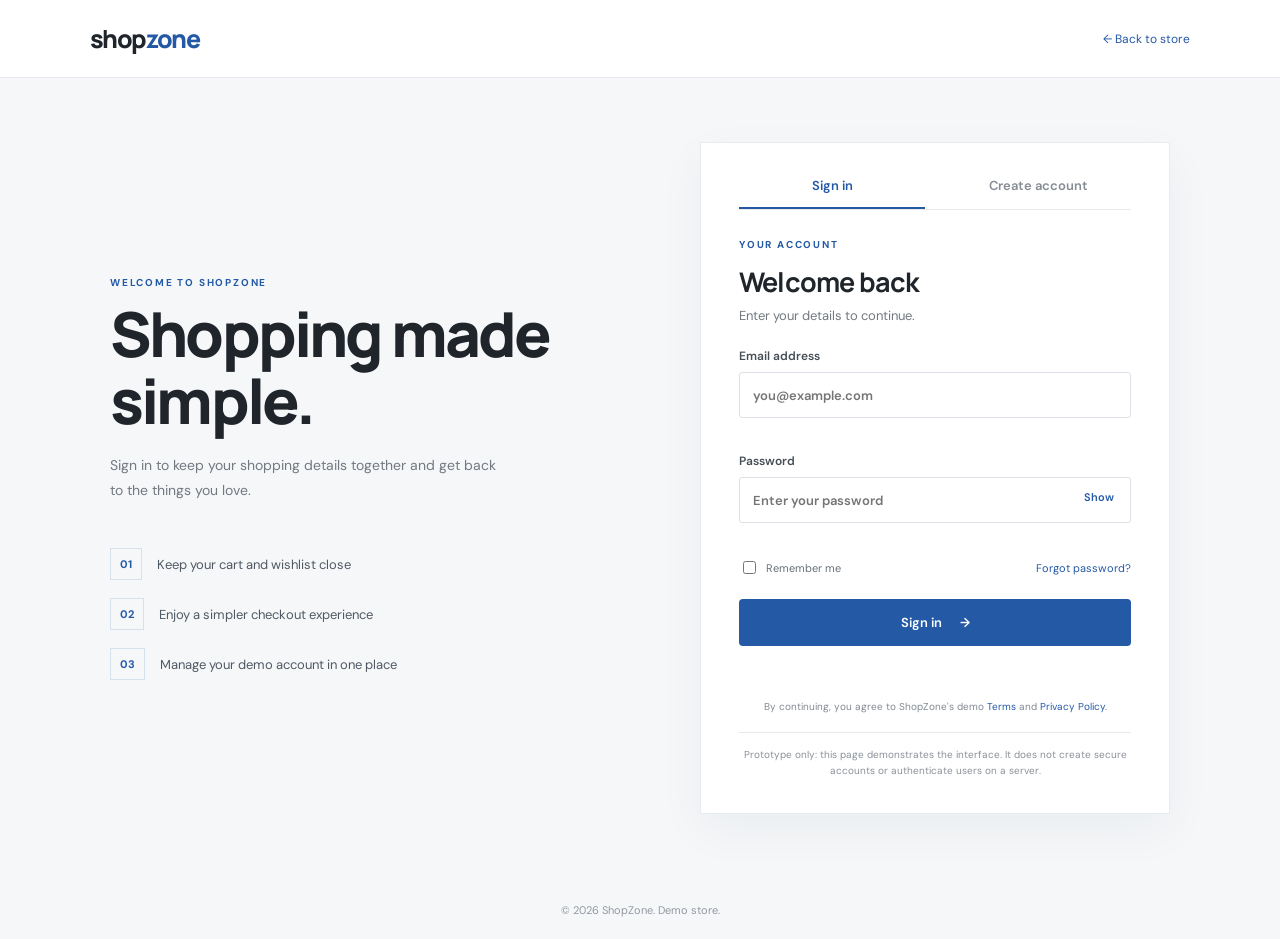
==== login.html @ 7af4f86f "Initial commit: Add e-commerce project" ====
<!DOCTYPE html>
<html lang="en">
<head>
  <meta charset="UTF-8">
  <meta name="viewport" content="width=device-width, initial-scale=1.0">
  <meta name="description" content="Sign in or create your ShopZone demo account.">
  <title>Sign in | ShopZone</title>
  <link rel="stylesheet" href="style.css">
  <link rel="stylesheet" href="login.css">
</head>
<body class="login-body">
  <header class="login-header">
    <a class="brand" href="index.html">shop<span>zone</span></a>
    <a class="back-link" href="index.html">← Back to store</a>
  </header>
  <main class="login-shell">
    <section class="login-intro">
      <p class="eyebrow">WELCOME TO SHOPZONE</p>
      <h1>Shopping made<br>simple.</h1>
      <p>Sign in to keep your shopping details together and get back to the things you love.</p>
      <div class="login-benefits">
        <div><span>01</span><p>Keep your cart and wishlist close</p></div>
        <div><span>02</span><p>Enjoy a simpler checkout experience</p></div>
        <div><span>03</span><p>Manage your demo account in one place</p></div>
      </div>
    </section>
    <section class="login-card" aria-labelledby="formTitle">
      <div class="login-tabs" role="tablist" aria-label="Account access">
        <button class="login-tab active" id="signinTab" type="button" role="tab" aria-selected="true">Sign in</button>
        <button class="login-tab" id="registerTab" type="button" role="tab" aria-selected="false">Create account</button>
      </div>
      <div class="login-card-heading">
        <p class="eyebrow" id="formEyebrow">YOUR ACCOUNT</p>
        <h2 id="formTitle">Welcome back</h2>
        <p id="formDescription">Enter your details to continue.</p>
      </div>
      <form id="authForm" novalidate>
        <label id="nameField" class="form-field hidden">Full name
          <input id="fullName" name="name" type="text" autocomplete="name" placeholder="Enter your name">
          <small class="field-error" id="nameError"></small>
        </label>
        <label class="form-field">Email address
          <input id="email" name="email" type="email" autocomplete="email" placeholder="you@example.com" required>
          <small class="field-error" id="emailError"></small>
        </label>
        <label class="form-field">Password
          <span class="password-wrap">
            <input id="password" name="password" type="password" autocomplete="current-password" placeholder="Enter your password" required>
            <button type="button" class="show-password" id="togglePassword" aria-label="Show password">Show</button>
          </span>
          <small class="field-error" id="passwordError"></small>
        </label>
        <div class="login-options" id="signinOptions">
          <label class="remember-option"><input type="checkbox" id="remember"> Remember me</label>
          <a href="#" id="forgotPassword">Forgot password?</a>
        </div>
        <button class="primary-btn login-submit" type="submit" id="submitButton">Sign in <span>→</span></button>
        <p class="form-feedback" id="formFeedback" role="status" aria-live="polite"></p>
      </form>
      <p class="login-legal">By continuing, you agree to ShopZone's demo <a href="#">Terms</a> and <a href="#">Privacy Policy</a>.</p>
      <p class="demo-disclaimer">Prototype only: this page demonstrates the interface. It does not create secure accounts or authenticate users on a server.</p>
    </section>
  </main>
  <footer class="login-footer"><small>© 2026 ShopZone. Demo store.</small></footer>
  <script src="login.js"></script>
</body>
</html>
---- style.css ----
@import url('https://fonts.googleapis.com/css2?family=DM+Sans:wght@400;500;600;700&family=Manrope:wght@400;500;600;700;800&display=swap');
:root{--ink:#20252b;--muted:#727981;--blue:#2459a6;--blue-dark:#194783;--line:#e8eaed;--soft:#f4f6f8;--white:#fff;--radius:8px}
*{box-sizing:border-box}html{scroll-behavior:smooth}body{margin:0;color:var(--ink);font-family:'DM Sans',sans-serif;background:#fff}button,input,select{font:inherit}button{cursor:pointer}.announcement{height:34px;background:#20252b;color:#fff;display:flex;align-items:center;justify-content:center;font-size:12px;letter-spacing:.25px}.site-header{height:78px;padding:0 7%;display:flex;align-items:center;gap:38px;border-bottom:1px solid var(--line);position:sticky;top:0;background:#fff;z-index:5}.brand{font:800 25px 'Manrope',sans-serif;letter-spacing:-1.4px;text-decoration:none;color:var(--ink);white-space:nowrap}.brand span{color:var(--blue)}.search{height:42px;max-width:520px;flex:1;display:flex;border:1px solid #dfe3e8;border-radius:5px;overflow:hidden;background:#fafbfc}.search input{border:0;outline:0;background:transparent;padding:0 14px;flex:1;min-width:0}.search button{width:48px;border:0;background:transparent;font-size:25px;color:var(--blue)}.header-actions{margin-left:auto;display:flex;gap:22px}.text-action{border:0;background:none;color:var(--ink);font-size:14px}.text-action b{font-size:11px;background:var(--soft);padding:3px 6px;border-radius:20px;margin-left:4px}.hero{margin:30px 7% 0;min-height:390px;background:#f2f5f8;display:grid;grid-template-columns:1fr 1fr;overflow:hidden}.hero-copy{padding:65px 0 55px 11%;align-self:center}.eyebrow{font-size:10px;font-weight:700;letter-spacing:1.8px;color:var(--blue);margin:0 0 12px}.hero h1{font:800 clamp(40px,5vw,62px)/1.08 'Manrope',sans-serif;letter-spacing:-2.8px;margin:0 0 17px}.hero-copy>p:not(.eyebrow){max-width:350px;color:var(--muted);line-height:1.7;font-size:14px;margin-bottom:26px}.primary-btn{border:0;border-radius:4px;background:var(--blue);color:#fff;padding:14px 20px;font-weight:600;font-size:13px;transition:.2s}.primary-btn:hover{background:var(--blue-dark);transform:translateY(-1px)}.primary-btn span{margin-left:15px}.hero-art{position:relative;min-height:390px;overflow:hidden}.art-circle{position:absolute;width:320px;height:320px;border-radius:50%;background:#dce5ef;right:16%;top:10%}.art-card{position:absolute;background:#fff;box-shadow:0 18px 45px #25374a20;border-radius:5px;padding:14px;width:160px;text-align:center}.art-card-one{right:35%;top:18%;transform:rotate(-8deg)}.art-card-two{right:14%;top:39%;transform:rotate(8deg)}.art-card span{font-size:9px;color:var(--blue);font-weight:700;letter-spacing:1px}.art-product{height:100px;display:grid;place-items:center;font-size:66px;color:#7891ae;background:#f1f4f7;margin:10px 0}.art-card small{font-size:10px;color:var(--muted)}.art-spark{position:absolute;right:14%;top:13%;font-size:42px;color:#7d9bbd}.trust-row{margin:0 7%;padding:23px 5%;display:flex;justify-content:space-around;border-bottom:1px solid var(--line)}.trust-row div{display:flex;gap:10px;align-items:center;color:var(--muted);font-size:12px}.trust-row strong{color:var(--blue);font-size:17px}.shop-section{padding:68px 7% 90px}.section-heading{display:flex;justify-content:space-between;align-items:end}.section-heading h2{font:700 30px 'Manrope',sans-serif;letter-spacing:-1px;margin:0}.result-count{font-size:12px;color:var(--muted)}.shop-toolbar{display:flex;justify-content:space-between;align-items:center;gap:20px;margin:28px 0}.categories{display:flex;gap:8px;flex-wrap:wrap}.category{border:1px solid var(--line);background:#fff;padding:9px 14px;border-radius:4px;font-size:12px;color:#59616a}.category.active,.category:hover{background:var(--ink);color:#fff;border-color:var(--ink)}select{border:1px solid var(--line);padding:10px 30px 10px 12px;border-radius:4px;background:#fff;color:var(--ink);font-size:12px}.product-grid{display:grid;grid-template-columns:repeat(4,minmax(0,1fr));gap:28px 18px}.product-card{min-width:0;cursor:pointer}.product-image{height:230px;background:var(--soft);position:relative;display:grid;place-items:center;overflow:hidden;border-radius:4px}.product-image img{width:100%;height:100%;object-fit:cover;transition:transform .35s}.product-card:hover .product-image img{transform:scale(1.045)}.heart-btn{position:absolute;right:10px;top:10px;width:34px;height:34px;border:0;border-radius:50%;background:#fff;color:#555;font-size:19px;z-index:1}.heart-btn.saved{color:#c64b5a}.product-info{padding:13px 2px}.product-category{font-size:10px;text-transform:uppercase;letter-spacing:1px;color:var(--muted)}.product-name{font-size:14px;font-weight:600;margin:7px 0 6px;white-space:nowrap;overflow:hidden;text-overflow:ellipsis}.rating{font-size:11px;color:#a87521}.product-price{font-size:14px;font-weight:700;margin-top:9px}.old-price{font-size:11px;color:#9aa0a6;text-decoration:line-through;font-weight:400;margin-left:7px}.add-btn{width:100%;margin-top:11px;background:#fff;border:1px solid #cfd5dc;border-radius:4px;padding:10px;font-size:11px;font-weight:600;color:var(--ink)}.add-btn:hover{border-color:var(--blue);color:var(--blue)}.empty-state{text-align:center;color:var(--muted);padding:60px 0}.hidden{display:none!important}footer{background:#f4f6f8;padding:42px 7%;text-align:center}footer p{font-size:13px;color:var(--muted)}footer small{font-size:11px;color:#9299a0}.overlay{position:fixed;inset:0;background:#10182070;z-index:9}.drawer{position:fixed;right:0;top:0;height:100%;width:min(440px,100%);background:#fff;z-index:10;transform:translateX(105%);transition:transform .28s;display:flex;flex-direction:column}.drawer.open{transform:translateX(0)}.drawer-head{padding:28px 25px 20px;border-bottom:1px solid var(--line);display:flex;justify-content:space-between;align-items:center}.drawer-head h2{font:700 24px 'Manrope',sans-serif;margin:0}.drawer-head h2 span{font:400 13px 'DM Sans';color:var(--muted)}.icon-btn{border:0;background:transparent;font-size:28px;color:#555}.drawer-content{padding:10px 25px;overflow:auto;flex:1}.cart-row{display:grid;grid-template-columns:76px 1fr auto;gap:13px;padding:15px 0;border-bottom:1px solid var(--line);align-items:center}.cart-row img{width:76px;height:76px;object-fit:cover;background:var(--soft);border-radius:4px}.cart-row h4{margin:0 0 5px;font-size:13px}.cart-row p{font-size:12px;color:var(--muted);margin:0 0 9px}.quantity{display:flex;align-items:center;gap:11px}.quantity button{width:24px;height:24px;border:1px solid var(--line);background:#fff;border-radius:3px}.remove-btn{border:0;background:none;color:#a1a6ac;font-size:11px;text-decoration:underline;margin-top:8px}.drawer-bottom{padding:20px 25px 25px;border-top:1px solid var(--line)}.subtotal{display:flex;justify-content:space-between;font-size:14px}.subtotal strong{font-size:18px}.shipping-note,.demo-note{font-size:11px;color:var(--muted);line-height:1.6}.full-width{width:100%;margin-top:12px}.drawer-empty{text-align:center;padding:55px 10px;color:var(--muted);font-size:13px}.modal{position:fixed;z-index:12;left:50%;top:50%;transform:translate(-50%,-50%);width:min(760px,92vw);max-height:90vh;overflow:auto;background:#fff;padding:30px;border-radius:7px;box-shadow:0 20px 80px #0003}.modal-close{position:absolute;right:18px;top:10px}.detail-layout{display:grid;grid-template-columns:1fr 1fr;gap:30px;align-items:center}.detail-layout img{width:100%;aspect-ratio:1/1;object-fit:cover;background:var(--soft)}.detail-layout h2{font:700 27px 'Manrope';margin:8px 0}.detail-layout p{color:var(--muted);font-size:13px;line-height:1.7}.detail-price{font-size:21px;font-weight:700;margin:18px 0}.checkout-page{position:fixed;inset:0;z-index:15;background:#fff;overflow:auto;padding:25px 7% 60px}.checkout-top{display:flex;justify-content:space-between;align-items:center;border-bottom:1px solid var(--line);padding-bottom:20px}.back-link{border:0;background:none;color:var(--blue);font-size:12px}.checkout-layout{max-width:950px;margin:45px auto;display:grid;grid-template-columns:1.2fr .8fr;gap:70px}.checkout-layout h1{font:700 34px 'Manrope';margin:0 0 25px}.checkout-form h3,.order-summary h3{font:700 16px 'Manrope';margin:25px 0 15px}.checkout-form label{display:block;font-size:12px;color:#555;margin-bottom:14px}.checkout-form input:not([type=radio]){display:block;width:100%;padding:12px;border:1px solid #dce0e5;border-radius:4px;margin-top:7px;outline-color:var(--blue)}.form-two{display:grid;grid-template-columns:1fr 1fr;gap:12px}.payment-option{display:flex!important;gap:9px;align-items:center}.order-summary{background:#f6f7f8;padding:25px;height:max-content}.summary-row{display:flex;justify-content:space-between;gap:15px;font-size:12px;margin:15px 0;color:#555}.success-modal{position:fixed;z-index:20;left:50%;top:50%;transform:translate(-50%,-50%);background:#fff;padding:45px 35px;text-align:center;width:min(420px,90vw);box-shadow:0 20px 80px #0004;border-radius:7px}.success-mark{width:52px;height:52px;margin:0 auto 20px;border-radius:50%;background:#e7f3ec;color:#287b4d;display:grid;place-items:center;font-size:25px}.success-modal h2{font:700 25px 'Manrope'}.success-modal>p:not(.eyebrow){font-size:13px;color:var(--muted);line-height:1.6;margin-bottom:25px}
@media(max-width:900px){.site-header{padding:0 4%;gap:18px}.hero,.trust-row{margin-left:4%;margin-right:4%}.shop-section{padding-left:4%;padding-right:4%}.product-grid{grid-template-columns:repeat(3,minmax(0,1fr))}.product-image{height:210px}.hero-copy{padding-left:9%}.hero-art{transform:scale(.9);transform-origin:center}}
@media(max-width:650px){.site-header{height:auto;min-height:70px;flex-wrap:wrap;padding:14px 5%;gap:12px}.brand{font-size:23px}.search{order:3;flex-basis:100%;max-width:none}.header-actions{gap:10px}.text-action{font-size:12px}.text-action span{display:none}.hero{grid-template-columns:1fr;margin-top:15px;min-height:0}.hero-copy{padding:42px 8% 5px}.hero h1{font-size:46px}.hero-art{min-height:250px;transform:none}.art-circle{width:230px;height:230px;right:15%;top:5%}.art-card{width:130px;padding:10px}.art-product{height:70px;font-size:48px}.art-card-one{right:43%;top:13%}.art-card-two{right:16%;top:35%}.trust-row{padding:17px 0;gap:12px}.trust-row div{font-size:10px;gap:5px}.shop-section{padding-top:48px}.section-heading h2{font-size:25px}.shop-toolbar{align-items:flex-start;flex-direction:column}.categories{gap:6px}.category{padding:8px 10px;font-size:11px}.product-grid{grid-template-columns:repeat(2,minmax(0,1fr));gap:20px 12px}.product-image{height:auto;aspect-ratio:1/1}.product-name{font-size:12px}.checkout-layout{grid-template-columns:1fr;gap:25px;margin:28px auto}.checkout-page{padding:18px 5% 40px}.detail-layout{grid-template-columns:1fr;gap:18px}.detail-layout img{max-height:260px;object-fit:contain}.modal{padding:25px 20px}.drawer-head{padding:22px 20px}.drawer-content{padding:8px 20px}.drawer-bottom{padding:18px 20px}.form-two{grid-template-columns:1fr 1fr}}
---- login.css ----
.login-body{min-height:100vh;background:#f5f7f9;display:flex;flex-direction:column}
.login-header{height:78px;padding:0 7%;display:flex;align-items:center;justify-content:space-between;background:#fff;border-bottom:1px solid var(--line)}
.login-header .back-link{text-decoration:none}
.login-shell{width:min(1060px,86%);margin:64px auto;display:grid;grid-template-columns:1fr minmax(360px,470px);gap:80px;align-items:center;flex:1}
.login-intro{padding:15px 0}
.login-intro h1{font:800 clamp(42px,5vw,62px)/1.08 'Manrope',sans-serif;letter-spacing:-2.8px;margin:0 0 18px}
.login-intro>p:not(.eyebrow){max-width:390px;color:var(--muted);font-size:14px;line-height:1.8}
.login-benefits{margin-top:45px;display:grid;gap:18px}
.login-benefits div{display:flex;align-items:center;gap:15px}
.login-benefits span{font-size:11px;font-weight:700;color:var(--blue);border:1px solid #d7e0ec;padding:8px 9px}
.login-benefits p{font-size:13px;color:#505963;margin:0}
.login-card{background:#fff;border:1px solid #e8ebef;padding:34px 38px;box-shadow:0 16px 45px #1d2b3a0c}
.login-tabs{display:grid;grid-template-columns:1fr 1fr;border-bottom:1px solid var(--line);gap:20px}
.login-tab{padding:0 0 13px;border:0;border-bottom:2px solid transparent;background:none;color:#858c94;font-size:13px;font-weight:600}
.login-tab.active{color:var(--blue);border-color:var(--blue)}
.login-card-heading{margin:28px 0 24px}
.login-card-heading h2{font:700 27px 'Manrope',sans-serif;letter-spacing:-.8px;margin:0 0 7px}
.login-card-heading>p:last-child{font-size:13px;color:var(--muted);margin:0}
.form-field{display:block;font-size:12px;font-weight:600;color:#454d56;margin:17px 0}
.form-field>input,.password-wrap input{width:100%;height:46px;border:1px solid #dce1e7;border-radius:3px;padding:0 13px;margin-top:8px;outline:none;color:var(--ink);font-size:13px;background:#fff}
.form-field input:focus{border-color:var(--blue);box-shadow:0 0 0 3px #2459a610}
.password-wrap{display:block;position:relative}
.password-wrap input{padding-right:65px}
.show-password{position:absolute;right:11px;top:20px;border:0;background:none;color:var(--blue);font-size:11px;font-weight:600}
.field-error{display:block;min-height:14px;margin-top:4px;color:#b33b46;font-size:11px;font-weight:400}
.login-options{display:flex;justify-content:space-between;align-items:center;margin:5px 0 22px;font-size:11px}
.login-options a,.login-legal a{color:var(--blue);text-decoration:none}
.remember-option{display:flex;align-items:center;gap:7px;color:#68717b}
.remember-option input{accent-color:var(--blue)}
.login-submit{width:100%;height:47px}
.form-feedback{min-height:18px;text-align:center;font-size:12px;color:#287b4d;margin:12px 0 0}
.form-feedback.error{color:#b33b46}
.login-legal{text-align:center;font-size:10px;color:#818992;line-height:1.6;margin:23px 0 0}
.demo-disclaimer{border-top:1px solid var(--line);padding-top:14px;margin:17px 0 0;color:#8a9199;font-size:10px;line-height:1.6;text-align:center}
.login-footer{text-align:center;padding:20px;color:#8a9199;background:transparent}
.signin-link{text-decoration:none;display:inline-flex;align-items:center;font-weight:600}
@media(max-width:800px){.login-shell{width:min(540px,90%);grid-template-columns:1fr;gap:28px;margin:35px auto}.login-intro{padding:0}.login-intro h1{font-size:42px}.login-benefits{display:none}.login-header{padding:0 5%}}
@media(max-width:480px){.login-card{padding:27px 22px}.login-shell{margin:25px auto}.login-intro h1{font-size:38px}.login-header{height:68px}.login-header .brand{font-size:23px}}
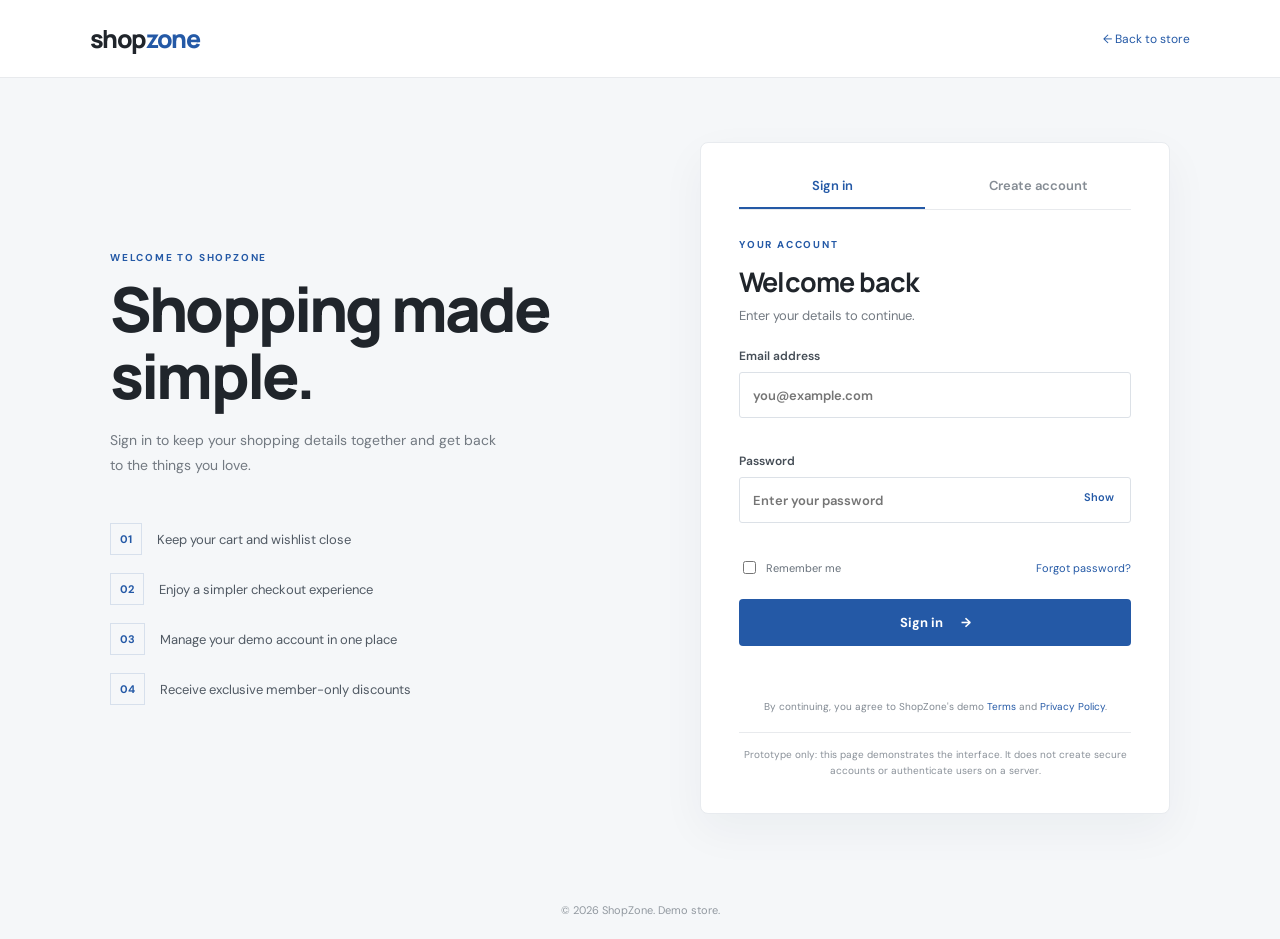
==== commit 53d491f7: "Add login page improvements" ====
--- a/login.html
+++ b/login.html
@@ -22,6 +22,7 @@
         <div><span>01</span><p>Keep your cart and wishlist close</p></div>
         <div><span>02</span><p>Enjoy a simpler checkout experience</p></div>
         <div><span>03</span><p>Manage your demo account in one place</p></div>
+        <div><span>04</span><p>Receive exclusive member-only discounts</p></div>
       </div>
     </section>
     <section class="login-card" aria-labelledby="formTitle">
--- a/login.css
+++ b/login.css
@@ -9,7 +9,8 @@
 .login-benefits div{display:flex;align-items:center;gap:15px}
 .login-benefits span{font-size:11px;font-weight:700;color:var(--blue);border:1px solid #d7e0ec;padding:8px 9px}
 .login-benefits p{font-size:13px;color:#505963;margin:0}
-.login-card{background:#fff;border:1px solid #e8ebef;padding:34px 38px;box-shadow:0 16px 45px #1d2b3a0c}
+.login-card{background:#fff;border:1px solid #e8ebef;border-radius:8px;padding:34px 38px;box-shadow:0 16px 45px #1d2b3a0c;transition:box-shadow .3s ease}
+.login-card:hover{box-shadow:0 20px 50px #1d2b3a14}
 .login-tabs{display:grid;grid-template-columns:1fr 1fr;border-bottom:1px solid var(--line);gap:20px}
 .login-tab{padding:0 0 13px;border:0;border-bottom:2px solid transparent;background:none;color:#858c94;font-size:13px;font-weight:600}
 .login-tab.active{color:var(--blue);border-color:var(--blue)}
@@ -27,7 +28,8 @@
 .login-options a,.login-legal a{color:var(--blue);text-decoration:none}
 .remember-option{display:flex;align-items:center;gap:7px;color:#68717b}
 .remember-option input{accent-color:var(--blue)}
-.login-submit{width:100%;height:47px}
+.login-submit{width:100%;height:47px;transition:all .2s ease;font-weight:700}
+.login-submit:hover{background:var(--blue-dark);box-shadow:0 6px 18px rgba(36,89,166,.25);transform:translateY(-1px)}
 .form-feedback{min-height:18px;text-align:center;font-size:12px;color:#287b4d;margin:12px 0 0}
 .form-feedback.error{color:#b33b46}
 .login-legal{text-align:center;font-size:10px;color:#818992;line-height:1.6;margin:23px 0 0}
